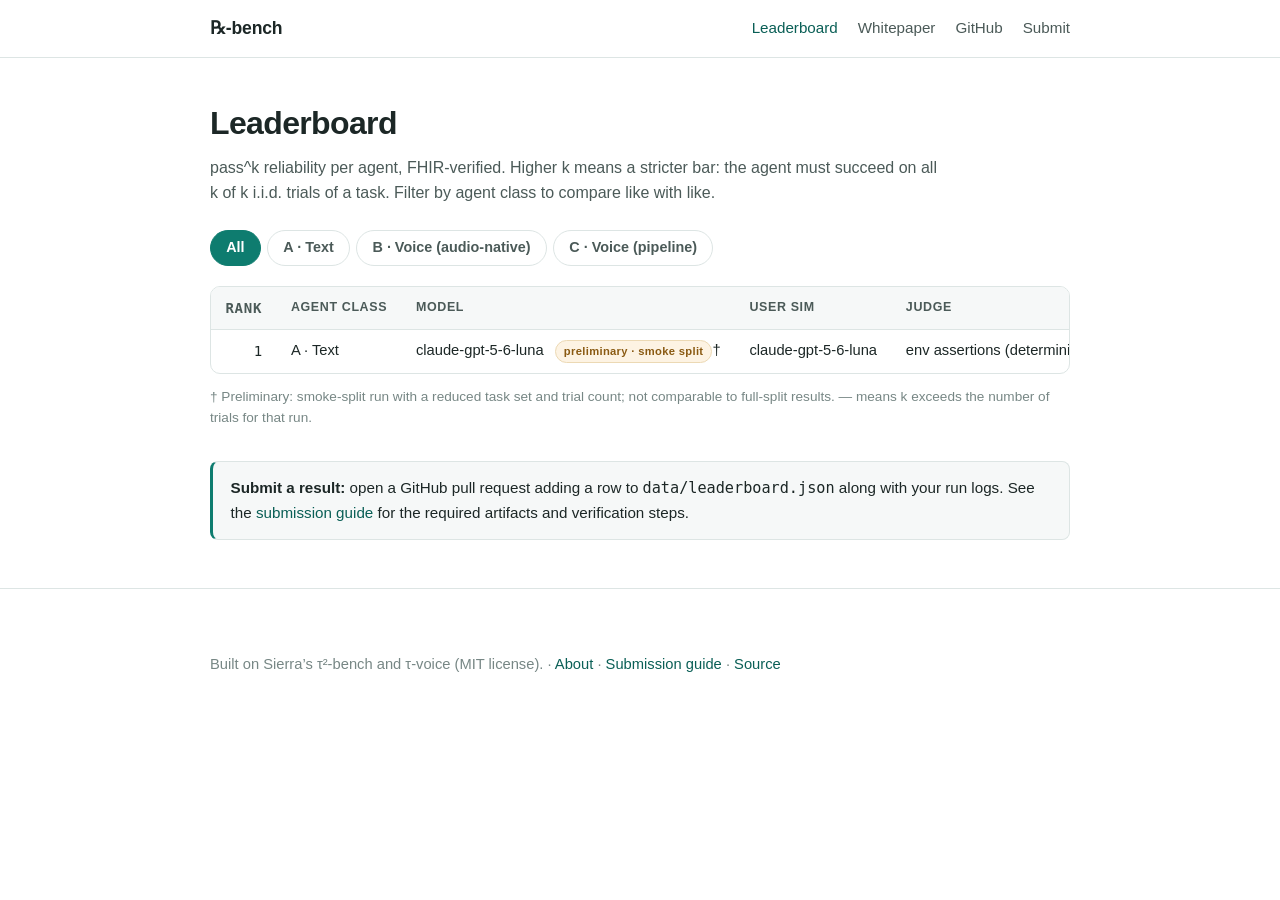
==== site/leaderboard.html @ 2d751cb3 "Add leaderboard site skeleton; sync whitepaper to v0.2 (taxonomy, S7, pass^k) Co-Authored-By: Claude" ====
<!doctype html>
<html lang="en">
<head>
  <meta charset="utf-8">
  <meta name="viewport" content="width=device-width, initial-scale=1">
  <!-- RENAME POINT: benchmark name appears literally only in <title>;
       everything else is filled from BENCH in site.js. -->
  <title>℞-bench Leaderboard</title>
  <link rel="stylesheet" href="style.css">
  <script src="site.js" defer></script>
  <script src="leaderboard.js" defer></script>
</head>
<body>

<header class="site-header">
  <div class="container">
    <a class="brand bench-name" href="index.html">Benchmark</a>
    <nav class="site-nav">
      <a href="leaderboard.html" aria-current="page">Leaderboard</a>
      <a href="docs/whitepaper.pdf">Whitepaper</a>
      <a href="#" data-repo-link>GitHub</a>
      <a href="docs/submission.md">Submit</a>
    </nav>
  </div>
</header>

<main>
  <div class="page-title">
    <div class="container">
      <h1>Leaderboard</h1>
      <p>
        pass^k reliability per agent, FHIR-verified. Higher k means a stricter
        bar: the agent must succeed on all k of k i.i.d. trials of a task.
        Filter by agent class to compare like with like.
      </p>
    </div>
  </div>

  <div class="container">
    <div class="filter-tabs" role="group" aria-label="Filter by agent class">
      <button type="button" data-class="all" aria-pressed="true">All</button>
      <button type="button" data-class="A" aria-pressed="false">A &middot; Text</button>
      <button type="button" data-class="B" aria-pressed="false">B &middot; Voice (audio-native)</button>
      <button type="button" data-class="C" aria-pressed="false">C &middot; Voice (pipeline)</button>
    </div>

    <div class="table-wrap">
      <table id="leaderboard-table">
        <thead>
          <tr>
            <th class="num">Rank</th>
            <th>Agent Class</th>
            <th>Model</th>
            <th>User Sim</th>
            <th>Judge</th>
            <th class="num">Trials</th>
            <th class="num">Pass^1</th>
            <th class="num">Pass^2</th>
            <th class="num">Pass^3</th>
            <th class="num">Pass^4</th>
            <th>Date</th>
          </tr>
        </thead>
        <tbody id="leaderboard-body">
          <tr><td colspan="11" class="empty-state">Loading results&hellip;</td></tr>
        </tbody>
      </table>
    </div>
    <p class="table-footnote">
      &dagger; Preliminary: smoke-split run with a reduced task set and trial
      count; not comparable to full-split results. &mdash; means k exceeds the
      number of trials for that run.
    </p>

    <div class="submit-note">
      <strong>Submit a result:</strong> open a GitHub pull request adding a row
      to <code>data/leaderboard.json</code> along with your run logs. See the
      <a href="docs/submission.md">submission guide</a> for the required
      artifacts and verification steps.
    </div>

    <noscript>
      <p class="table-footnote">
        This table is populated from <code>data/leaderboard.json</code> and
        requires JavaScript.
      </p>
    </noscript>
  </div>
</main>

<footer class="site-footer">
  <div class="container">
    <p class="footer-meta">
      Built on Sierra&rsquo;s &tau;&sup2;-bench and &tau;-voice (MIT license).
      &middot; <a href="index.html">About</a>
      &middot; <a href="docs/submission.md">Submission guide</a>
      &middot; <a href="#" data-repo-link>Source</a>
    </p>
  </div>
</footer>

</body>
</html>
---- site/style.css ----
/* ============================================================
   Benchmark site — shared stylesheet
   Academic-benchmark aesthetic: white surface, one teal accent,
   generous whitespace, monospace numerals in tables.
   ============================================================ */

:root {
  --bg: #ffffff;
  --surface: #f6f8f8;
  --ink: #1c2726;
  --ink-secondary: #4b5a58;
  --ink-muted: #778785;
  --border: #dde5e4;
  --accent: #0e7c6f;          /* medical teal */
  --accent-ink: #0a5f56;      /* darker teal for text on light bg */
  --accent-soft: #e4f2f0;     /* tinted background */
  --code-bg: #f3f6f5;
  --badge-warn-bg: #fdf3e3;
  --badge-warn-ink: #8a5a12;
  --badge-warn-border: #ecd9b4;
  --mono: ui-monospace, "SF Mono", SFMono-Regular, Menlo, Consolas, monospace;
  --sans: -apple-system, BlinkMacSystemFont, "Segoe UI", Roboto, Helvetica,
          Arial, sans-serif;
}

@media (prefers-color-scheme: dark) {
  :root {
    --bg: #131a19;
    --surface: #1a2322;
    --ink: #e7edec;
    --ink-secondary: #a8b8b6;
    --ink-muted: #7d8d8b;
    --border: #2c3836;
    --accent: #3db8a8;
    --accent-ink: #58c6b8;
    --accent-soft: #1c2f2c;
    --code-bg: #1a2322;
    --badge-warn-bg: #33290f;
    --badge-warn-ink: #e0b45e;
    --badge-warn-border: #4d3d17;
  }
}

* { box-sizing: border-box; }

html { -webkit-text-size-adjust: 100%; }

body {
  margin: 0;
  background: var(--bg);
  color: var(--ink);
  font-family: var(--sans);
  font-size: 16px;
  line-height: 1.6;
}

.container {
  max-width: 900px;
  margin: 0 auto;
  padding: 0 1.25rem;
}

a { color: var(--accent-ink); text-decoration: none; }
a:hover { text-decoration: underline; }

code, pre { font-family: var(--mono); }

/* ---------- header / nav ---------- */

.site-header {
  border-bottom: 1px solid var(--border);
}

.site-header .container {
  display: flex;
  align-items: center;
  justify-content: space-between;
  gap: 1rem;
  padding-top: 0.9rem;
  padding-bottom: 0.9rem;
  flex-wrap: wrap;
}

.brand {
  font-weight: 700;
  font-size: 1.1rem;
  color: var(--ink);
  letter-spacing: -0.01em;
}
.brand:hover { text-decoration: none; color: var(--accent-ink); }

.site-nav {
  display: flex;
  gap: 1.25rem;
  flex-wrap: wrap;
  font-size: 0.95rem;
}
.site-nav a { color: var(--ink-secondary); }
.site-nav a:hover, .site-nav a[aria-current="page"] { color: var(--accent-ink); }

/* ---------- hero ---------- */

.hero { padding: 4rem 0 2.5rem; }

.hero h1 {
  font-size: clamp(2.2rem, 6vw, 3.4rem);
  margin: 0 0 0.5rem;
  letter-spacing: -0.02em;
  line-height: 1.1;
}

.hero .tagline {
  font-size: 1.2rem;
  color: var(--ink-secondary);
  max-width: 42em;
  margin: 0 0 1.25rem;
}

.hero .pitch {
  max-width: 40em;
  margin: 0 0 1.75rem;
  color: var(--ink);
}

.cta-row { display: flex; gap: 0.75rem; flex-wrap: wrap; }

.btn {
  display: inline-block;
  padding: 0.55rem 1.1rem;
  border-radius: 8px;
  border: 1px solid var(--border);
  color: var(--ink);
  font-weight: 600;
  font-size: 0.95rem;
}
.btn:hover { text-decoration: none; border-color: var(--accent); color: var(--accent-ink); }
.btn-primary {
  background: var(--accent);
  border-color: var(--accent);
  color: #fff;
}
.btn-primary:hover { color: #fff; filter: brightness(1.07); }
@media (prefers-color-scheme: dark) {
  .btn-primary { color: #0c1514; }
  .btn-primary:hover { color: #0c1514; }
}

/* ---------- key numbers strip ---------- */

.stats-strip {
  display: grid;
  grid-template-columns: repeat(4, 1fr);
  gap: 1px;
  background: var(--border);
  border: 1px solid var(--border);
  border-radius: 10px;
  overflow: hidden;
  margin: 2.5rem 0;
}

.stat {
  background: var(--surface);
  padding: 1.1rem 1.25rem;
}

.stat .value {
  font-weight: 650;
  font-size: 1.7rem;
  line-height: 1.2;
  letter-spacing: -0.01em;
}

.stat .label {
  color: var(--ink-secondary);
  font-size: 0.85rem;
  margin-top: 0.15rem;
}

@media (max-width: 640px) {
  .stats-strip { grid-template-columns: repeat(2, 1fr); }
}

/* ---------- sections ---------- */

section { padding: 2rem 0; }

section h2 {
  font-size: 1.5rem;
  letter-spacing: -0.01em;
  margin: 0 0 0.4rem;
}

.section-note { color: var(--ink-secondary); max-width: 44em; margin-top: 0; }

/* ---------- tables ---------- */

.table-wrap {
  overflow-x: auto;
  border: 1px solid var(--border);
  border-radius: 10px;
  margin-top: 1.25rem;
}

table {
  border-collapse: collapse;
  width: 100%;
  font-size: 0.92rem;
  min-width: 480px;
}

th, td {
  text-align: left;
  padding: 0.6rem 0.9rem;
  border-bottom: 1px solid var(--border);
  white-space: nowrap;
}

tbody tr:last-child td { border-bottom: none; }

thead th {
  background: var(--surface);
  font-size: 0.78rem;
  text-transform: uppercase;
  letter-spacing: 0.05em;
  color: var(--ink-secondary);
  font-weight: 600;
}

td.num, th.num {
  text-align: right;
  font-family: var(--mono);
  font-variant-numeric: tabular-nums;
  font-size: 0.88rem;
}

td .suite-id {
  font-family: var(--mono);
  font-size: 0.85rem;
  color: var(--accent-ink);
  font-weight: 600;
}

tfoot td {
  background: var(--surface);
  font-weight: 600;
  border-top: 1px solid var(--border);
}

/* ---------- agent class cards ---------- */

.card-grid {
  display: grid;
  grid-template-columns: repeat(3, 1fr);
  gap: 1rem;
  margin-top: 1.25rem;
}

.card {
  border: 1px solid var(--border);
  border-radius: 10px;
  padding: 1.1rem 1.2rem;
  background: var(--bg);
}

.card .class-chip {
  display: inline-block;
  font-family: var(--mono);
  font-weight: 700;
  font-size: 0.85rem;
  color: var(--accent-ink);
  background: var(--accent-soft);
  border-radius: 6px;
  padding: 0.1rem 0.55rem;
  margin-bottom: 0.5rem;
}

.card h3 { margin: 0 0 0.35rem; font-size: 1.02rem; }
.card p { margin: 0; color: var(--ink-secondary); font-size: 0.92rem; }

@media (max-width: 700px) {
  .card-grid { grid-template-columns: 1fr; }
}

/* ---------- methodology / formula ---------- */

.formula {
  background: var(--code-bg);
  border: 1px solid var(--border);
  border-radius: 10px;
  padding: 0.9rem 1.1rem;
  font-family: var(--mono);
  font-size: 0.92rem;
  overflow-x: auto;
  margin: 1rem 0;
}

ul.plain { padding-left: 1.2rem; color: var(--ink); }
ul.plain li { margin-bottom: 0.35rem; }

/* ---------- leaderboard ---------- */

.page-title { padding: 2.5rem 0 0; }
.page-title h1 { margin: 0 0 0.35rem; font-size: 2rem; letter-spacing: -0.02em; }
.page-title p { margin: 0; color: var(--ink-secondary); max-width: 46em; }

.filter-tabs {
  display: flex;
  gap: 0.4rem;
  margin: 1.5rem 0 0;
  flex-wrap: wrap;
}

.filter-tabs button {
  font: inherit;
  font-size: 0.9rem;
  font-weight: 600;
  color: var(--ink-secondary);
  background: transparent;
  border: 1px solid var(--border);
  border-radius: 999px;
  padding: 0.35rem 0.95rem;
  cursor: pointer;
}

.filter-tabs button:hover { color: var(--accent-ink); border-color: var(--accent); }

.filter-tabs button[aria-pressed="true"] {
  background: var(--accent);
  border-color: var(--accent);
  color: #fff;
}
@media (prefers-color-scheme: dark) {
  .filter-tabs button[aria-pressed="true"] { color: #0c1514; }
}

.badge {
  display: inline-block;
  font-size: 0.7rem;
  font-weight: 600;
  letter-spacing: 0.03em;
  border-radius: 999px;
  padding: 0.08rem 0.5rem;
  vertical-align: middle;
  margin-left: 0.45rem;
  background: var(--badge-warn-bg);
  color: var(--badge-warn-ink);
  border: 1px solid var(--badge-warn-border);
}

.table-footnote {
  color: var(--ink-muted);
  font-size: 0.85rem;
  margin-top: 0.75rem;
}

.empty-state {
  padding: 2rem 1rem;
  text-align: center;
  color: var(--ink-muted);
}

.submit-note {
  margin-top: 2rem;
  border: 1px solid var(--border);
  border-left: 3px solid var(--accent);
  border-radius: 8px;
  padding: 0.9rem 1.1rem;
  background: var(--surface);
  font-size: 0.95rem;
}

/* ---------- footer / bibtex ---------- */

.site-footer {
  border-top: 1px solid var(--border);
  margin-top: 3rem;
  padding: 2.5rem 0 3rem;
  color: var(--ink-secondary);
  font-size: 0.92rem;
}

.bibtex-block { position: relative; margin-top: 1rem; }

.bibtex-block pre {
  background: var(--code-bg);
  border: 1px solid var(--border);
  border-radius: 10px;
  padding: 1rem 1.1rem;
  overflow-x: auto;
  font-size: 0.82rem;
  line-height: 1.5;
  margin: 0;
}

.copy-btn {
  position: absolute;
  top: 0.6rem;
  right: 0.6rem;
  font: inherit;
  font-size: 0.78rem;
  font-weight: 600;
  color: var(--ink-secondary);
  background: var(--bg);
  border: 1px solid var(--border);
  border-radius: 6px;
  padding: 0.2rem 0.6rem;
  cursor: pointer;
}
.copy-btn:hover { color: var(--accent-ink); border-color: var(--accent); }

.footer-meta { margin-top: 1.5rem; color: var(--ink-muted); }
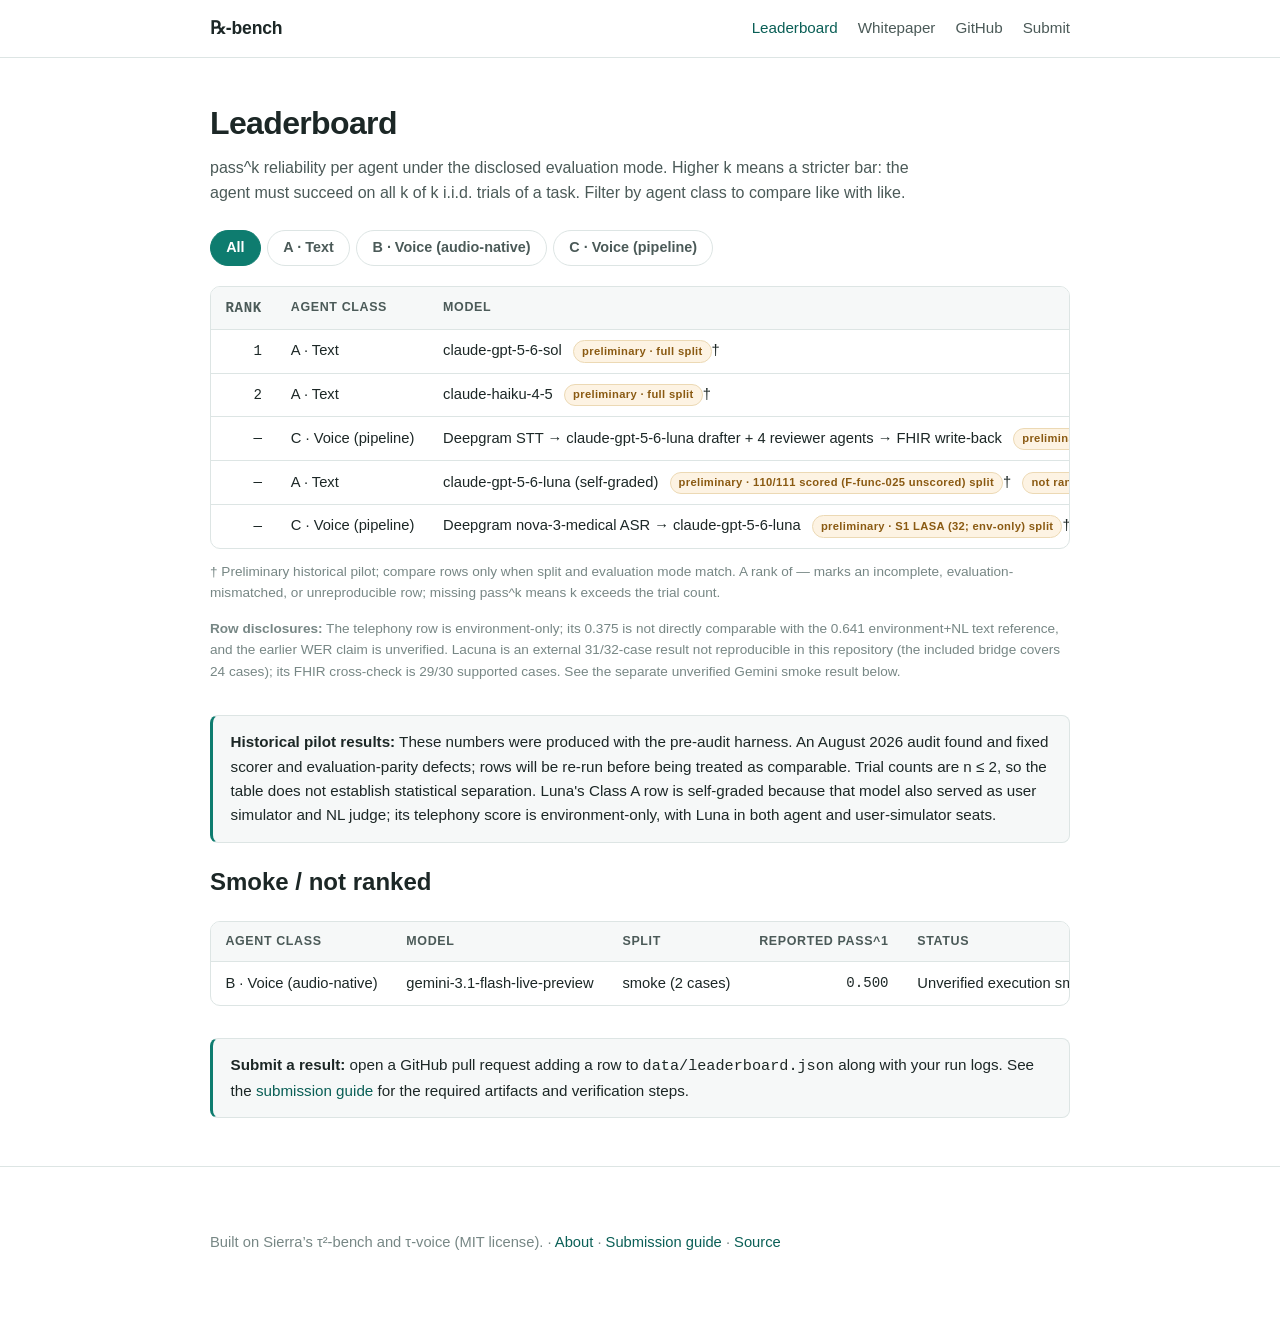
==== commit 80e7d611: "Docs/site honesty pass: label pilot numbers historical, fix unbacked claims - voice-tax 0.641 vs 0.3" ====
--- a/site/leaderboard.html
+++ b/site/leaderboard.html
@@ -29,7 +29,7 @@
     <div class="container">
       <h1>Leaderboard</h1>
       <p>
-        pass^k reliability per agent, FHIR-verified. Higher k means a stricter
+        pass^k reliability per agent under the disclosed evaluation mode. Higher k means a stricter
         bar: the agent must succeed on all k of k i.i.d. trials of a task.
         Filter by agent class to compare like with like.
       </p>
@@ -67,10 +67,38 @@
       </table>
     </div>
     <p class="table-footnote">
-      &dagger; Preliminary: smoke-split run with a reduced task set and trial
-      count; not comparable to full-split results. &mdash; means k exceeds the
-      number of trials for that run.
+      &dagger; Preliminary historical pilot; compare rows only when split and
+      evaluation mode match. A rank of &mdash; marks an incomplete,
+      evaluation-mismatched, or unreproducible row; missing pass^k means k
+      exceeds the trial count.
     </p>
+
+    <p class="table-footnote">
+      <strong>Row disclosures:</strong> The telephony row is environment-only;
+      its 0.375 is not directly comparable with the 0.641 environment+NL text
+      reference, and the earlier WER claim is unverified. Lacuna is an external
+      31/32-case result not reproducible in this repository (the included bridge
+      covers 24 cases); its FHIR cross-check is 29/30 supported cases. See the
+      separate unverified Gemini smoke result below.
+    </p>
+
+    <div class="submit-note">
+      <strong>Historical pilot results:</strong> These numbers were produced with
+      the pre-audit harness. An August 2026 audit found and fixed scorer and
+      evaluation-parity defects; rows will be re-run before being treated as
+      comparable. Trial counts are n ≤ 2, so the table does not establish
+      statistical separation. Luna's Class A row is self-graded because that
+      model also served as user simulator and NL judge; its telephony score is
+      environment-only, with Luna in both agent and user-simulator seats.
+    </div>
+
+    <h2>Smoke / not ranked</h2>
+    <div class="table-wrap">
+      <table>
+        <thead><tr><th>Agent Class</th><th>Model</th><th>Split</th><th>Reported Pass^1</th><th>Status</th></tr></thead>
+        <tbody id="smoke-body"><tr><td colspan="5" class="empty-state">Loading smoke results&hellip;</td></tr></tbody>
+      </table>
+    </div>
 
     <div class="submit-note">
       <strong>Submit a result:</strong> open a GitHub pull request adding a row
